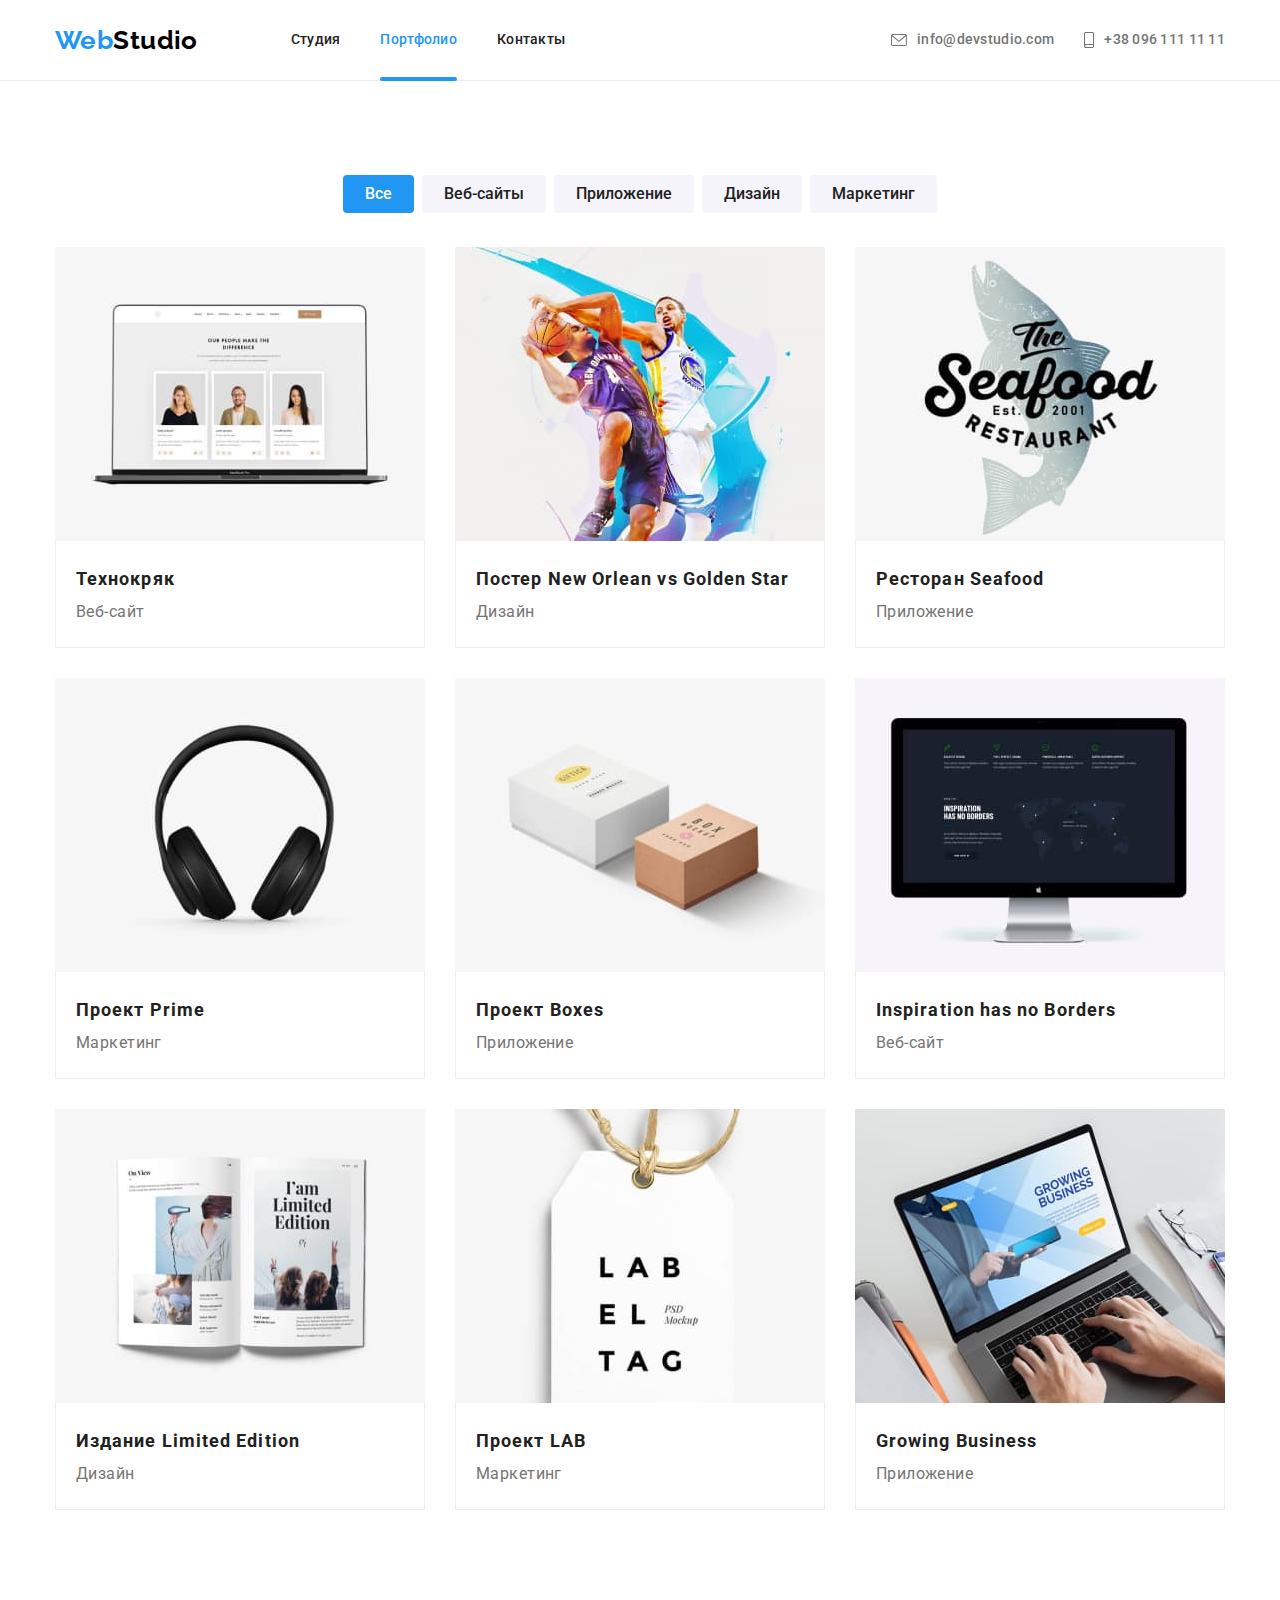
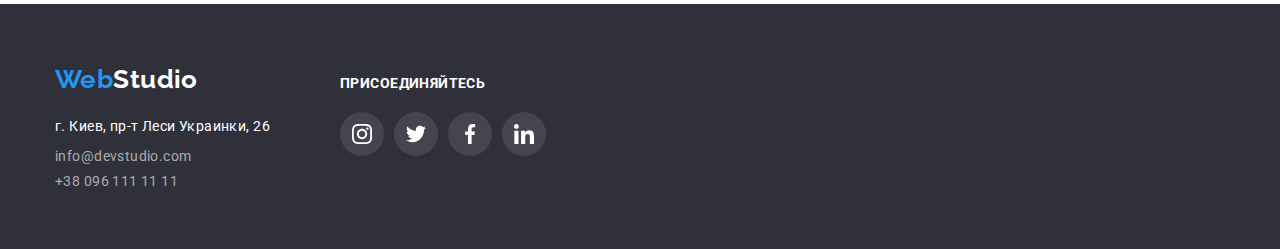
==== portfolio.html @ 294edd84 "Initial commit" ====
<!DOCTYPE html>
<html lang="ru">
  <head>
    <meta charset="UTF-8" />
    <meta http-equiv="X-UA-Compatible" content="IE=edge" />
    <meta name="viewport" content="width=device-width, initial-scale=1.0" />
    <title>Portfolio</title>
    <link rel="preconnect" href="https://fonts.googleapis.com" />
    <link rel="preconnect" href="https://fonts.gstatic.com" crossorigin />
    <link
      href="https://fonts.googleapis.com/css2?family=Raleway:wght@700&family=Roboto:wght@400;500;700;900&display=swap"
      rel="stylesheet"
    />
    <link
      rel="stylesheet"
      href="https://cdnjs.cloudflare.com/ajax/libs/modern-normalize/1.1.0/modern-normalize.min.css"
    />
    <link rel="stylesheet" href="css/styles.css" />
  </head>
  <body>
    <!-- header -->
    <header class="header">
      <div class="header-container container">
        <nav class="header-nav">
          <a class="header-logo logo link" href="./index.html" lang="en"
            >Web<span class="header-logo-desc">Studio</span></a
          >
          <ul class="header-list list">
            <li class="header-item">
              <a class="header-link link" href="./index.html">Студия</a>
            </li>
            <li class="header-item">
              <a class="header-link link current" href="./portfolio.html">Портфолио</a>
            </li>
            <li class="header-item"><a class="header-link link" href="">Контакты</a></li>
          </ul>
        </nav>
        <ul class="header-contacts list">
          <li class="header-contacts-item">
            <a class="header-contacts-link link" href="mailto:info@devstudio.com">
              <svg class="header-contacts-icon icon" width="16" height="12">
                <use href="./images/icons.svg#envelope"></use>
              </svg>
              <span>info@devstudio.com</span></a
            >
          </li>
          <li class="header-contacts-item">
            <a class="header-contacts-link link" href="tel:+380961111111">
              <svg class="header-contacts-icon icon" width="10" height="16">
                <use href="./images/icons.svg#smartphone"></use>
              </svg>
              <span>+38 096 111 11 11</span></a
            >
          </li>
        </ul>
      </div>
    </header>

    <!-- main -->
    <main>
      <section class="projects section">
        <div class="container">
          <h1 class="visually-hidden">Проэкты</h1>
          <ul class="list filter-list">
            <li class="filter-item">
              <button class="filter-btn current-btn" type="button">Все</button>
            </li>
            <li class="filter-item"><button class="filter-btn" type="button">Веб-сайты</button></li>
            <li class="filter-item">
              <button class="filter-btn" type="button">Приложение</button>
            </li>
            <li class="filter-item"><button class="filter-btn" type="button">Дизайн</button></li>
            <li class="filter-item"><button class="filter-btn" type="button">Маркетинг</button></li>
          </ul>
          <ul class="projects-list list card-set">
            <li class="projects-item card-set-item">
              <a href="" class="projects-card-link link">
                <div class="projects-thumb">
                  <img src="images/portfolio/img-1.jpg" width="370" height="294" alt="Веб-сайт" />
                  <div class="projects-overlay">
                    <p class="projects-overlay-text">
                      Ресурс предлагает комплексные предложения с разным уровнем функционала и
                      сервисов. Все это позволит посетителю получить исчерпывающие сведения о
                      компании или частном лице.
                    </p>
                  </div>
                </div>
                <div class="projects-card-content">
                  <h2 class="projects-card-title">Технокряк</h2>
                  <p class="projects-card-text">Веб-сайт</p>
                </div>
              </a>
            </li>

            <li class="projects-item card-set-item">
              <a href="" class="projects-card-link link">
                <div class="projects-thumb">
                  <img
                    src="images/portfolio/img-2.jpg"
                    width="370"
                    height="294"
                    alt="Постер New Orlean vs Golden Star"
                  />
                  <div class="projects-overlay">
                    <p class="projects-overlay-text">
                      Ресурс предлагает комплексные предложения с разным уровнем функционала и
                      сервисов. Все это позволит посетителю получить исчерпывающие сведения о
                      компании или частном лице.
                    </p>
                  </div>
                </div>
                <div class="projects-card-content">
                  <h2 class="projects-card-title">Постер New Orlean vs Golden Star</h2>
                  <p class="projects-card-text">Дизайн</p>
                </div>
              </a>
            </li>

            <li class="projects-item card-set-item">
              <a href="" class="projects-card-link link">
                <div class="projects-thumb">
                  <img
                    src="images/portfolio/img-3.jpg"
                    width="370"
                    height="294"
                    alt="Ресторан Seafood"
                  />
                  <div class="projects-overlay">
                    <p class="projects-overlay-text">
                      Ресурс предлагает комплексные предложения с разным уровнем функционала и
                      сервисов. Все это позволит посетителю получить исчерпывающие сведения о
                      компании или частном лице.
                    </p>
                  </div>
                </div>
                <div class="projects-card-content">
                  <h2 class="projects-card-title">Ресторан Seafood</h2>
                  <p class="projects-card-text">Приложение</p>
                </div>
              </a>
            </li>

            <li class="projects-item card-set-item">
              <a href="" class="projects-card-link link">
                <div class="projects-thumb">
                  <img
                    src="images/portfolio/img-4.jpg"
                    width="370"
                    height="294"
                    alt="Проект Prime"
                  />
                  <div class="projects-overlay">
                    <p class="projects-overlay-text">
                      Ресурс предлагает комплексные предложения с разным уровнем функционала и
                      сервисов. Все это позволит посетителю получить исчерпывающие сведения о
                      компании или частном лице.
                    </p>
                  </div>
                </div>
                <div class="projects-card-content">
                  <h2 class="projects-card-title">Проект Prime</h2>
                  <p class="projects-card-text">Маркетинг</p>
                </div>
              </a>
            </li>

            <li class="projects-item card-set-item">
              <a href="" class="projects-card-link link">
                <div class="projects-thumb">
                  <img
                    src="images/portfolio/img-5.jpg"
                    width="370"
                    height="294"
                    alt="Проект Boxes"
                  />
                  <div class="projects-overlay">
                    <p class="projects-overlay-text">
                      Ресурс предлагает комплексные предложения с разным уровнем функционала и
                      сервисов. Все это позволит посетителю получить исчерпывающие сведения о
                      компании или частном лице.
                    </p>
                  </div>
                </div>
                <div class="projects-card-content">
                  <h2 class="projects-card-title">Проект Boxes</h2>
                  <p class="projects-card-text">Приложение</p>
                </div>
              </a>
            </li>

            <li class="projects-item card-set-item">
              <a href="" class="projects-card-link link">
                <div class="projects-thumb">
                  <img
                    src="images/portfolio/img-6.jpg"
                    width="370"
                    height="294"
                    alt="Inspiration has no Borders"
                  />
                  <div class="projects-overlay">
                    <p class="projects-overlay-text">
                      Ресурс предлагает комплексные предложения с разным уровнем функционала и
                      сервисов. Все это позволит посетителю получить исчерпывающие сведения о
                      компании или частном лице.
                    </p>
                  </div>
                </div>
                <div class="projects-card-content">
                  <h2 lang="en" class="projects-card-title">Inspiration has no Borders</h2>
                  <p class="projects-card-text">Веб-сайт</p>
                </div>
              </a>
            </li>

            <li class="projects-item card-set-item">
              <a href="" class="projects-card-link link">
                <div class="projects-thumb">
                  <img
                    src="images/portfolio/img-7.jpg"
                    width="370"
                    height="294"
                    alt="Издание Limited Edition"
                  />
                  <div class="projects-overlay">
                    <p class="projects-overlay-text">
                      Ресурс предлагает комплексные предложения с разным уровнем функционала и
                      сервисов. Все это позволит посетителю получить исчерпывающие сведения о
                      компании или частном лице.
                    </p>
                  </div>
                </div>
                <div class="projects-card-content">
                  <h2 class="projects-card-title">Издание Limited Edition</h2>
                  <p class="projects-card-text">Дизайн</p>
                </div>
              </a>
            </li>

            <li class="projects-item card-set-item">
              <a href="" class="projects-card-link link">
                <div class="projects-thumb">
                  <img src="images/portfolio/img-8.jpg" width="370" height="294" alt="Проект LA" />
                  <div class="projects-overlay">
                    <p class="projects-overlay-text">
                      Ресурс предлагает комплексные предложения с разным уровнем функционала и
                      сервисов. Все это позволит посетителю получить исчерпывающие сведения о
                      компании или частном лице.
                    </p>
                  </div>
                </div>
                <div class="projects-card-content">
                  <h2 class="projects-card-title">Проект LAB</h2>
                  <p class="projects-card-text">Маркетинг</p>
                </div>
              </a>
            </li>

            <li class="projects-item card-set-item">
              <a href="" class="projects-card-link link">
                <div class="projects-thumb">
                  <img
                    src="images/portfolio/img-9.jpg"
                    width="370"
                    height="294"
                    alt="Growing Business"
                  />
                  <div class="projects-overlay">
                    <p class="projects-overlay-text">
                      Ресурс предлагает комплексные предложения с разным уровнем функционала и
                      сервисов. Все это позволит посетителю получить исчерпывающие сведения о
                      компании или частном лице.
                    </p>
                  </div>
                </div>
                <div class="projects-card-content">
                  <h2 lang="en" class="projects-card-title">Growing Business</h2>
                  <p class="projects-card-text">Приложение</p>
                </div>
              </a>
            </li>
          </ul>
        </div>
      </section>
    </main>

    <!-- footer -->
    <footer class="footer">
      <div class="footer-container container">
        <div class="footer-address">
          <a class="footer-logo logo link" href="./index.html" lang="en"
            >Web<span class="footer-logo-text">Studio</span></a
          >
          <address>
            <ul class="list">
              <li class="footer-item">
                <a
                  class="address-link"
                  href="https://www.google.com/maps/place/%D0%B1%D1%83%D0%BB.+%D0%9B%D0%B5%D1%81%D0%B8+%D0%A3%D0%BA%D1%80%D0%B0%D0%B8%D0%BD%D0%BA%D0%B8,+26,+%D0%9A%D0%B8%D0%B5%D0%B2,+02000/@50.4265807,30.5383858,17z/data=!4m5!3m4!1s0x40d4cf0e033ecbe9:0x57a4dffefec77da0!8m2!3d50.4265807!4d30.5383858?hl=ru"
                  target="_blank"
                  rel="noopener nofollow"
                >
                  г. Киев, пр-т Леси Украинки, 26
                </a>
              </li>
              <li class="footer-item">
                <a class="footer-item-link link" href="mailto:info@devstudio.com"
                  >info@devstudio.com</a
                >
              </li>
              <li class="footer-item">
                <a class="footer-item-link link" href="tel:+380961111111">+38 096 111 11 11</a>
              </li>
            </ul>
          </address>
        </div>
        <div class="footer-social">
          <p class="footer-social-subtitle">присоединяйтесь</p>
          <ul class="footer-social-list list">
            <li class="footer-social-item">
              <a class="footer-social-link link" href="">
                <svg class="icon" width="20" height="20">
                  <use href="./images/icons.svg#instagram"></use>
                </svg>
              </a>
            </li>
            <li class="footer-social-item">
              <a class="footer-social-link link" href="">
                <svg class="icon" width="20" height="20">
                  <use href="./images/icons.svg#twitter"></use>
                </svg>
              </a>
            </li>
            <li class="footer-social-item">
              <a class="footer-social-link link" href="">
                <svg class="icon" width="20" height="20">
                  <use href="./images/icons.svg#facebook"></use>
                </svg>
              </a>
            </li>
            <li class="footer-social-item">
              <a class="footer-social-link link" href="">
                <svg class="icon" width="20" height="20">
                  <use href="./images/icons.svg#linkedin"></use>
                </svg>
              </a>
            </li>
          </ul>
        </div>
      </div>
    </footer>
  </body>
</html>
---- css/styles.css ----
:root {
  /* Fonts */
  --primary-font: 'Roboto', sans-serif;
  --secondary-font: 'Raleway', sans-serif;

  /* colors */
  --main-light: #fff;
  --acent-color: #2196f3;

  --main-font-color: #212121;
  --secondary-font-color: #757575;

  --main-bg-color: #e5e5e5;
  --dark-bg-color: #2f303a;
  --light-bg-color: #f5f4fa;
  --icon-bg-color: rgba(255, 255, 255, 0.1);
  --backdrop-bg-cl: rgba(0, 0, 0, 0.2);
  --overlay-bg-cl: rgba(33, 150, 243, 0.9);

  --icon-color: #afb1b8;
  --logo-color: #000;
  --hero-btn: #188ce8;
  --gradient-color: rgba(47, 48, 58, 0.4);

  /* other   */
  --indent: 30px;
  --items: 3;
  --animation: 250ms cubic-bezier(0.4, 0, 0.2, 1);
}

html {
  scroll-behavior: smooth;
}

body {
  font-family: var(--primary-font);
  color: var(--main-font-color);
  font-size: 14px;
  letter-spacing: 0.03em;
  background-color: var(--main-light);
}

.no-scroll {
  overflow: hidden;
}

.visually-hidden {
  position: absolute;
  width: 1px;
  height: 1px;
  margin: -1px;
  border: 0;
  padding: 0;

  white-space: nowrap;
  clip-path: inset(100%);
  clip: rect(0 0 0 0);
  overflow: hidden;
}

/* Reset Styles */

h1,
h2,
h3,
h4,
h5,
h6,
p {
  margin: 0;
}

.list {
  list-style: none;
  margin: 0;
  padding: 0;
}

.link {
  text-decoration: none;
  color: currentColor;
}

/* Base Styles */

.container {
  width: 1200px;
  padding-left: 15px;
  padding-right: 15px;
  margin-left: auto;
  margin-right: auto;
}

.section {
  padding-top: 94px;
  padding-bottom: 94px;
}

.section-title {
  margin-bottom: 50px;

  font-weight: 700;
  font-size: 36px;
  line-height: 1.16;
  text-align: center;
}

img {
  display: block;
  max-width: 100%;
  height: auto;
}

.logo {
  color: var(--acent-color);
  font-family: var(--secondary-font);
  font-weight: 700;
  font-size: 26px;
  line-height: 1.19;
}

.icon {
  fill: currentColor;
}

.current {
  color: var(--acent-color);
}

/* card-set */

.card-set {
  display: flex;
  flex-wrap: wrap;
  gap: var(--indent);

  /* на той випадок, коли відступи різні */
  /* row-gap: var(--indent-horisontal);
  column-gap: var(--indent-vertical); */
}

.card-set-item {
  flex-basis: calc((100% - var(--indent) * (var(--items) - 1)) / var(--items));
}

/**
  |============================
  | Header section
  |============================
*/

.header {
  border-bottom: 1px solid #ececec;
  background-color: var(--main-light);
}

.header-container {
  display: flex;
  align-items: center;
}

.header-logo {
  margin-right: 93px;
}

.header-logo-desc {
  color: var(--logo-color);
}

.header-nav {
  display: flex;
  align-items: center;
}

.header-list {
  display: flex;
  gap: 40px;
}

.header-link {
  display: block;
  position: relative;
  padding-top: 32px;
  padding-bottom: 32px;
  transition: color var(--animation);
}

.header-link:hover,
.header-link:focus {
  color: var(--acent-color);
}

.header-link.current::after {
  content: '';
  position: absolute;
  bottom: -1px;
  left: 0;
  width: 100%;
  height: 4px;
  border-radius: 2px;
  background: var(--acent-color);
}

.header-contacts {
  display: flex;
  margin-left: auto;
  gap: 30px;
}

.header-item,
.header-contacts-item {
  font-weight: 500;
  line-height: 1.14;
  letter-spacing: 0.02em;
}

.header-contacts-item {
  display: flex;
  color: var(--secondary-font-color);
}

.header-contacts-link {
  display: flex;
  align-items: center;
  transition: color var(--animation);
}

.header-contacts-link:hover,
.header-contacts-link:focus {
  color: var(--acent-color);
}

.header-contacts-icon {
  margin-right: 10px;
}

/**
  |============================
  | Hero section
  |============================
*/

.hero {
  max-width: 1600px;
  margin-left: auto;
  margin-right: auto;
  padding-top: 200px;
  padding-bottom: 200px;

  text-align: center;
  background-color: var(--dark-bg-color);
  background-image: linear-gradient(var(--gradient-color), var(--gradient-color)),
    url(../images/bg.jpg);
  background-repeat: no-repeat;
  background-position: center;
}

.hero-title {
  margin-bottom: 30px;

  font-weight: 900;
  font-size: 44px;
  line-height: 1.36;
  letter-spacing: 0.06em;
  text-transform: uppercase;
  color: var(--main-light);
}

.hero-button {
  display: block;
  margin: 0 auto;
  padding: 10px 32px;

  background-color: var(--acent-color);
  color: var(--main-light);
  font-weight: 700;
  font-size: 16px;
  line-height: 1.88;
  letter-spacing: 0.06em;
  box-shadow: 0px 4px 4px rgba(0, 0, 0, 0.15);
  border-radius: 4px;
  cursor: pointer;
  border: none;

  transition: background-color var(--animation);
}

.hero-button:hover,
.hero-button:focus {
  background-color: var(--hero-btn);
}

/**
  |============================
  | Advanteges section
  |============================
*/

.advantages-list {
  display: flex;
}

.advantages-item {
  --items: 4;
}

.advanteges-item-img {
  padding: 25px 100px;
  margin-bottom: 30px;

  background-color: var(--light-bg-color);
}

.advantages-title {
  margin-bottom: 10px;

  font-size: 14px;
  line-height: 1.14;
  text-transform: uppercase;
}

.advantages-text {
  line-height: 1.71;
  color: var(--secondary-font-color);
}

/**
  |============================
  | Doing section
  |============================
*/

.doing {
  padding-top: 0px;
}

.doing-list,
.team-list {
  display: flex;
}

.doing-thumb {
  position: relative;
}

.doing-desc {
  position: absolute;
  bottom: 0;
  width: 100%;
  padding: 27px 82px;

  font-weight: 700;
  line-height: 1.14;
  text-align: center;
  text-transform: uppercase;
  color: #ffffff;
  background-color: rgba(47, 48, 58, 0.8);
}
/**
  |============================
  | Team section
  |============================
*/

.team {
  background-color: var(--light-bg-color);
}

.team-list {
  --items: 4;
}

.team-item {
  background-color: var(--main-light);
  box-shadow: 0px 1px 3px rgba(0, 0, 0, 0.12), 0px 1px 1px rgba(0, 0, 0, 0.14),
    0px 2px 1px rgba(0, 0, 0, 0.2);
  border-radius: 0px 0px 4px 4px;
}

.team-item-content {
  padding-top: 30px;
  padding-bottom: 30px;
  text-align: center;
}

.team-title {
  font-weight: 500;
  font-size: 16px;
  line-height: 1.89;
}

.team-text {
  padding-bottom: 16px;

  font-size: 16px;
  line-height: 1.89;
  color: var(--secondary-font-color);
}

.team-icon-list {
  display: flex;
  justify-content: center;
  gap: 10px;
}

.team-icon-link {
  display: flex;
  justify-content: center;
  align-items: center;
  width: 44px;
  height: 44px;
  border-radius: 50%;
  color: var(--icon-color);
  transition: color var(--animation), background-color var(--animation);
}

.team-icon-link:hover {
  color: var(--main-light);
  background-color: var(--acent-color);
}

/**
  |============================
  | Clients section
  |============================
*/

.clients-list {
  display: flex;
  --items: 6;
}

.clients-link {
  display: block;
  padding: 14px 30px;
  border: 1px solid var(--icon-color);
  border-radius: 4px;
  color: var(--icon-color);
  transition: color var(--animation), border-color var(--animation);
}

.clients-link:hover {
  color: var(--acent-color);
  border-color: var(--acent-color);
}

/**
  |============================
  | Footer section
  |============================
*/

.footer {
  padding-top: 60px;
  padding-bottom: 60px;

  background-color: var(--dark-bg-color);
}

.footer-container {
  display: flex;
  align-items: baseline;
}

.footer-logo-text {
  color: var(--main-light);
}

.footer-logo {
  display: flex;
  margin-bottom: 20px;
}

.footer-item:nth-child(-n + 2) {
  margin-bottom: 9px;
}

.footer-address {
  margin-right: 70px;
}

.address-link {
  font-style: normal;
  text-decoration: none;
  line-height: 1.7;
  color: var(--main-light);
}

.footer-item-link {
  font-style: normal;
  color: rgba(255, 255, 255, 0.6);

  transition: color var(--animation);
}

.footer-item-link:hover,
.footer-item-link:focus {
  color: var(--acent-color);
}

.footer-social-subtitle {
  margin-bottom: 20px;

  font-weight: 700;
  line-height: 1.14;
  text-transform: uppercase;
  color: var(--main-light);
}

.footer-social-list {
  display: flex;
  gap: 10px;
}

.footer-social-link {
  display: flex;
  justify-content: center;
  align-items: center;

  color: var(--main-light);
  width: 44px;
  height: 44px;
  border-radius: 50%;
  background-color: rgba(255, 255, 255, 0.1);

  transition: background-color var(--animation);
}

.footer-social-link:hover,
.footer-social-link:focus {
  background-color: var(--acent-color);
}

/**
  |============================
  | Modal window
  |============================
*/

.backdrop {
  position: fixed;
  top: 0;
  left: 0;
  z-index: 1000;
  width: 100%;
  height: 100%;

  background-color: var(--backdrop-bg-cl);

  transition: opacity var(--animation), visibility var(--animation);
}

.backdrop.is-hidden {
  opacity: 0;
  visibility: hidden;
  pointer-events: none;
}

.backdrop.is-hidden .modal {
  transform: translate(-50%, -50%) scale(1.1);
}

.modal {
  position: relative;
  top: 50%;
  left: 50%;
  width: 528px;
  height: 531px;
  border-radius: 4px;

  background-color: var(--main-light);
  box-shadow: 0px 1px 3px rgba(0, 0, 0, 0.12), 0px 1px 1px rgba(0, 0, 0, 0.14),
    0px 2px 1px rgba(0, 0, 0, 0.2);

  transform: translate(-50%, -50%) scale(1);
  transition: transform var(--animation);
}

.close-btn {
  position: absolute;
  top: 8px;
  right: 8px;

  display: flex;
  align-items: center;
  justify-content: center;
  width: 30px;
  height: 30px;

  border-radius: 50%;
  border: 1px solid rgba(0, 0, 0, 0.1);
  cursor: pointer;

  background-color: transparent;
}

/**
  |============================
  |  Portfolio page
  |============================
*/

/**
  |============================
  | Projects section
  |============================
*/

/* Filter */

.filter-list {
  display: flex;
  gap: 8px;
  justify-content: center;
  align-items: center;
  padding-bottom: 34px;
}

.filter-btn {
  padding: 6px 22px;

  background: var(--light-bg-color);
  border-radius: 4px;
  font-weight: 500;
  font-size: 16px;
  line-height: 1.62;
  cursor: pointer;
  color: inherit;
  border: none;

  transition: color var(--animation), background-color var(--animation), box-shadow var(--animation);
}

.filter-btn:hover,
.filter-btn:focus {
  color: var(--main-light);
  background-color: var(--acent-color);
  box-shadow: 0px 3px 1px rgba(0, 0, 0, 0.1), 0px 1px 2px rgba(0, 0, 0, 0.08),
    0px 2px 2px rgba(0, 0, 0, 0.12);
}

.current-btn {
  background-color: var(--acent-color);
  color: var(--main-light);
}

/* projects */

.projects-card-link {
  display: block;
  transition: box-shadow var(--animation);
}

.projects-card-link:hover,
.projects-card-link:focus {
  box-shadow: 0px 1px 1px rgba(0, 0, 0, 0.12), 0px 4px 4px rgba(0, 0, 0, 0.06),
    1px 4px 6px rgba(0, 0, 0, 0.16);
}

.projects-thumb {
  position: relative;
  overflow: hidden;
}

.projects-overlay {
  position: absolute;
  top: 0;
  left: 0;
  width: 100%;
  height: 100%;
  padding: 63px 24px;
  background-color: var(--overlay-bg-cl);

  transform: translateY(100%);
  transition: transform var(--animation);
}

.projects-card-link:hover .projects-overlay {
  transform: translateY(0);
}

.projects-overlay-text {
  text-align: center;
  font-size: 18px;
  line-height: 1.56;
  color: var(--main-light);
}

.projects-card-title {
  font-size: 18px;
  line-height: 2;
  letter-spacing: 0.06em;
}

.projects-card-text {
  font-size: 16px;
  line-height: 1.88;
  color: var(--secondary-font-color);
}

.projects-card-content {
  padding: 20px;
  border: 1px solid #eeeeee;
  border-top: none;
}
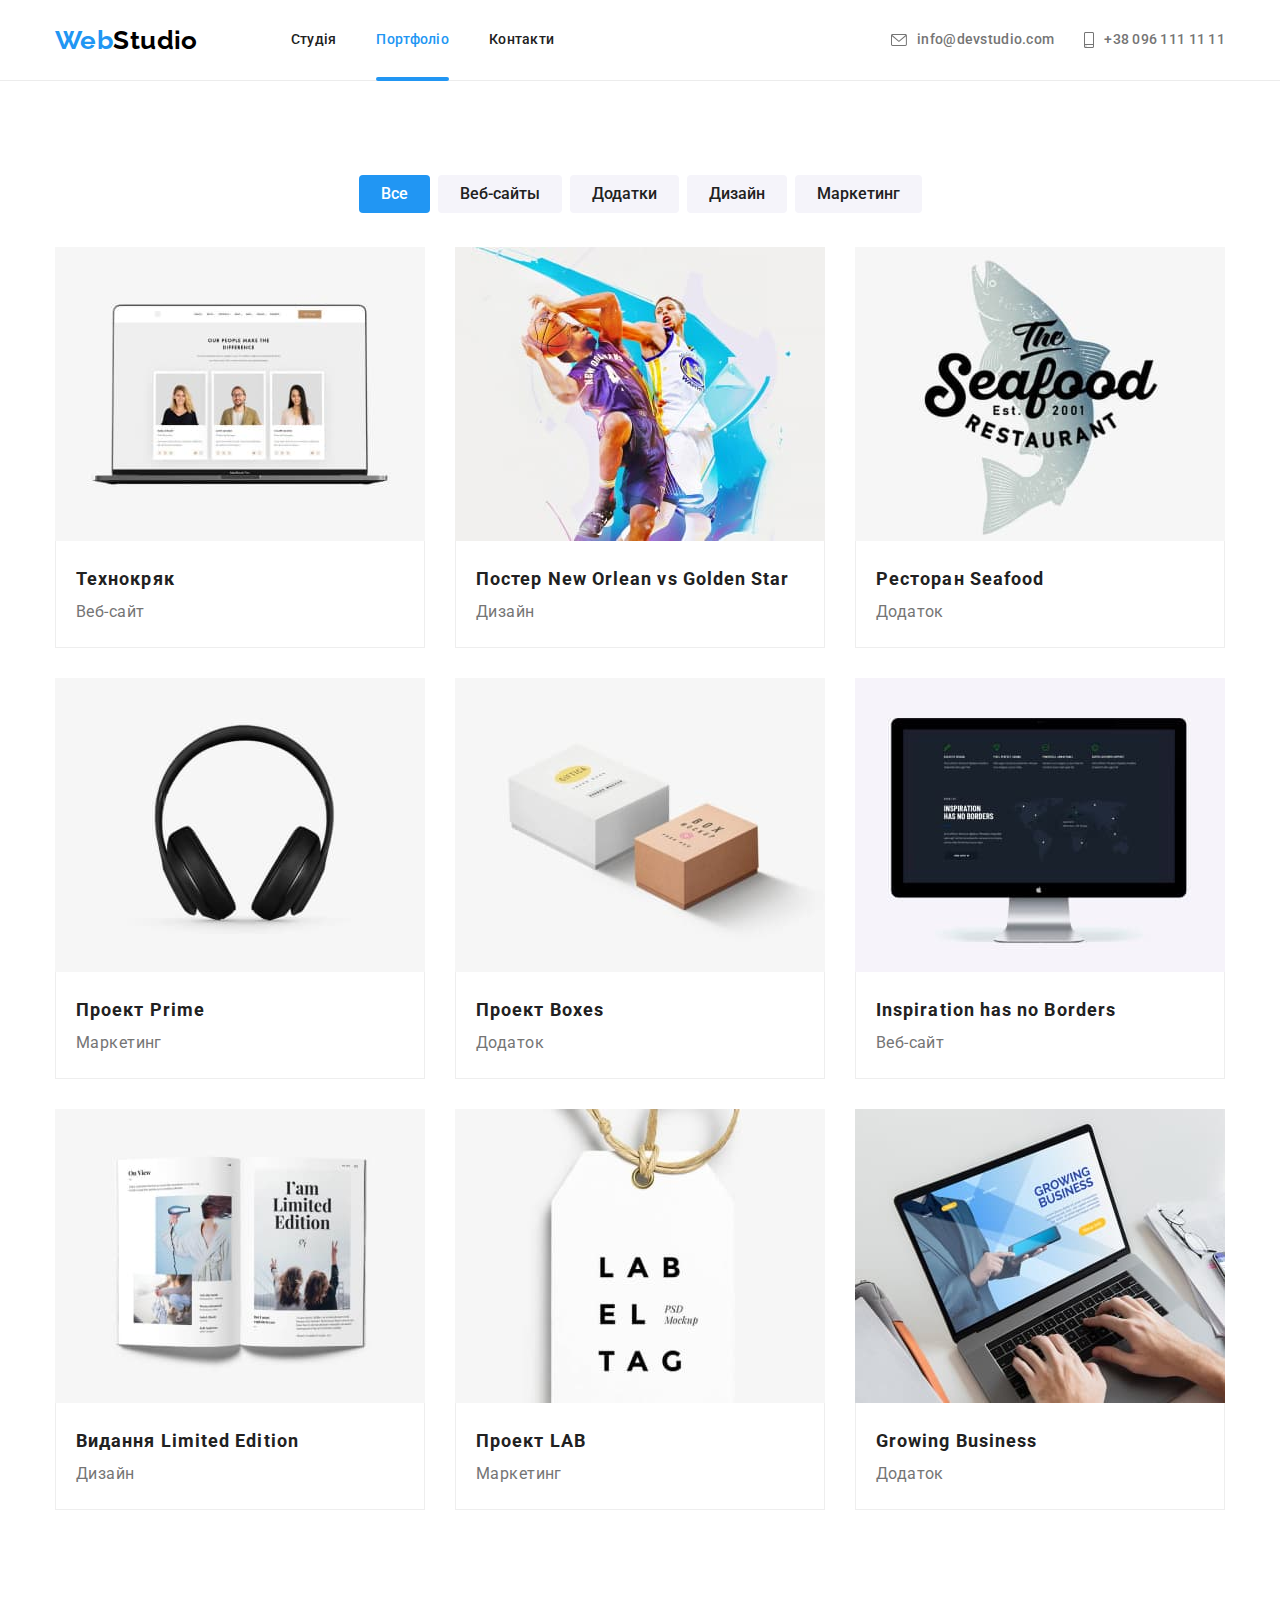
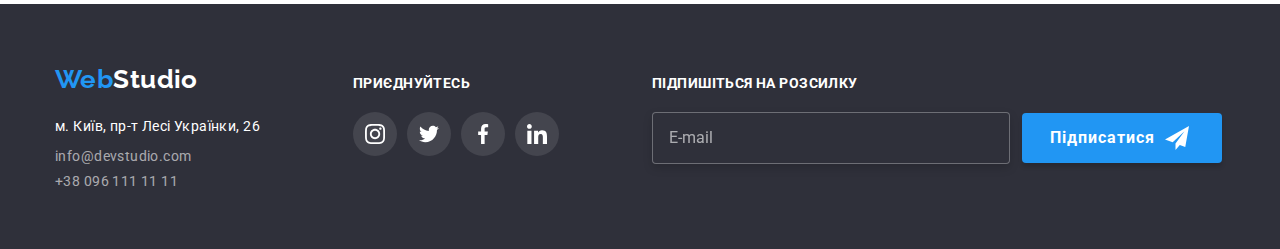
==== commit 34e15af5: "1" ====
--- a/portfolio.html
+++ b/portfolio.html
@@ -1,5 +1,5 @@
 <!DOCTYPE html>
-<html lang="ru">
+<html lang="uk">
   <head>
     <meta charset="UTF-8" />
     <meta http-equiv="X-UA-Compatible" content="IE=edge" />
@@ -27,12 +27,12 @@
           >
           <ul class="header-list list">
             <li class="header-item">
-              <a class="header-link link" href="./index.html">Студия</a>
+              <a class="header-link link" href="./index.html">Студія</a>
             </li>
             <li class="header-item">
-              <a class="header-link link current" href="./portfolio.html">Портфолио</a>
-            </li>
-            <li class="header-item"><a class="header-link link" href="">Контакты</a></li>
+              <a class="header-link link current" href="./portfolio.html">Портфоліо</a>
+            </li>
+            <li class="header-item"><a class="header-link link" href="">Контакти</a></li>
           </ul>
         </nav>
         <ul class="header-contacts list">
@@ -60,14 +60,14 @@
     <main>
       <section class="projects section">
         <div class="container">
-          <h1 class="visually-hidden">Проэкты</h1>
+          <h1 class="visually-hidden">Проекти</h1>
           <ul class="list filter-list">
             <li class="filter-item">
               <button class="filter-btn current-btn" type="button">Все</button>
             </li>
             <li class="filter-item"><button class="filter-btn" type="button">Веб-сайты</button></li>
             <li class="filter-item">
-              <button class="filter-btn" type="button">Приложение</button>
+              <button class="filter-btn" type="button">Додатки</button>
             </li>
             <li class="filter-item"><button class="filter-btn" type="button">Дизайн</button></li>
             <li class="filter-item"><button class="filter-btn" type="button">Маркетинг</button></li>
@@ -79,9 +79,9 @@
                   <img src="images/portfolio/img-1.jpg" width="370" height="294" alt="Веб-сайт" />
                   <div class="projects-overlay">
                     <p class="projects-overlay-text">
-                      Ресурс предлагает комплексные предложения с разным уровнем функционала и
-                      сервисов. Все это позволит посетителю получить исчерпывающие сведения о
-                      компании или частном лице.
+                      Ресурс пропонує комплексні пропозиції з різним рівнем функціоналу та сервісів.
+                      Все це дозволить відвідувачу отримати вичерпні відомості про компанію чи
+                      приватну особу.
                     </p>
                   </div>
                 </div>
@@ -103,9 +103,9 @@
                   />
                   <div class="projects-overlay">
                     <p class="projects-overlay-text">
-                      Ресурс предлагает комплексные предложения с разным уровнем функционала и
-                      сервисов. Все это позволит посетителю получить исчерпывающие сведения о
-                      компании или частном лице.
+                      Ресурс пропонує комплексні пропозиції з різним рівнем функціоналу та сервісів.
+                      Все це дозволить відвідувачу отримати вичерпні відомості про компанію чи
+                      приватну особу.
                     </p>
                   </div>
                 </div>
@@ -127,15 +127,15 @@
                   />
                   <div class="projects-overlay">
                     <p class="projects-overlay-text">
-                      Ресурс предлагает комплексные предложения с разным уровнем функционала и
-                      сервисов. Все это позволит посетителю получить исчерпывающие сведения о
-                      компании или частном лице.
+                      Ресурс пропонує комплексні пропозиції з різним рівнем функціоналу та сервісів.
+                      Все це дозволить відвідувачу отримати вичерпні відомості про компанію чи
+                      приватну особу.
                     </p>
                   </div>
                 </div>
                 <div class="projects-card-content">
                   <h2 class="projects-card-title">Ресторан Seafood</h2>
-                  <p class="projects-card-text">Приложение</p>
+                  <p class="projects-card-text">Додаток</p>
                 </div>
               </a>
             </li>
@@ -151,9 +151,9 @@
                   />
                   <div class="projects-overlay">
                     <p class="projects-overlay-text">
-                      Ресурс предлагает комплексные предложения с разным уровнем функционала и
-                      сервисов. Все это позволит посетителю получить исчерпывающие сведения о
-                      компании или частном лице.
+                      Ресурс пропонує комплексні пропозиції з різним рівнем функціоналу та сервісів.
+                      Все це дозволить відвідувачу отримати вичерпні відомості про компанію чи
+                      приватну особу.
                     </p>
                   </div>
                 </div>
@@ -175,15 +175,15 @@
                   />
                   <div class="projects-overlay">
                     <p class="projects-overlay-text">
-                      Ресурс предлагает комплексные предложения с разным уровнем функционала и
-                      сервисов. Все это позволит посетителю получить исчерпывающие сведения о
-                      компании или частном лице.
+                      Ресурс пропонує комплексні пропозиції з різним рівнем функціоналу та сервісів.
+                      Все це дозволить відвідувачу отримати вичерпні відомості про компанію чи
+                      приватну особу.
                     </p>
                   </div>
                 </div>
                 <div class="projects-card-content">
                   <h2 class="projects-card-title">Проект Boxes</h2>
-                  <p class="projects-card-text">Приложение</p>
+                  <p class="projects-card-text">Додаток</p>
                 </div>
               </a>
             </li>
@@ -199,9 +199,9 @@
                   />
                   <div class="projects-overlay">
                     <p class="projects-overlay-text">
-                      Ресурс предлагает комплексные предложения с разным уровнем функционала и
-                      сервисов. Все это позволит посетителю получить исчерпывающие сведения о
-                      компании или частном лице.
+                      Ресурс пропонує комплексні пропозиції з різним рівнем функціоналу та сервісів.
+                      Все це дозволить відвідувачу отримати вичерпні відомості про компанію чи
+                      приватну особу.
                     </p>
                   </div>
                 </div>
@@ -223,14 +223,14 @@
                   />
                   <div class="projects-overlay">
                     <p class="projects-overlay-text">
-                      Ресурс предлагает комплексные предложения с разным уровнем функционала и
-                      сервисов. Все это позволит посетителю получить исчерпывающие сведения о
-                      компании или частном лице.
-                    </p>
-                  </div>
-                </div>
-                <div class="projects-card-content">
-                  <h2 class="projects-card-title">Издание Limited Edition</h2>
+                      Ресурс пропонує комплексні пропозиції з різним рівнем функціоналу та сервісів.
+                      Все це дозволить відвідувачу отримати вичерпні відомості про компанію чи
+                      приватну особу.
+                    </p>
+                  </div>
+                </div>
+                <div class="projects-card-content">
+                  <h2 class="projects-card-title">Видання Limited Edition</h2>
                   <p class="projects-card-text">Дизайн</p>
                 </div>
               </a>
@@ -242,9 +242,9 @@
                   <img src="images/portfolio/img-8.jpg" width="370" height="294" alt="Проект LA" />
                   <div class="projects-overlay">
                     <p class="projects-overlay-text">
-                      Ресурс предлагает комплексные предложения с разным уровнем функционала и
-                      сервисов. Все это позволит посетителю получить исчерпывающие сведения о
-                      компании или частном лице.
+                      Ресурс пропонує комплексні пропозиції з різним рівнем функціоналу та сервісів.
+                      Все це дозволить відвідувачу отримати вичерпні відомості про компанію чи
+                      приватну особу.
                     </p>
                   </div>
                 </div>
@@ -266,15 +266,15 @@
                   />
                   <div class="projects-overlay">
                     <p class="projects-overlay-text">
-                      Ресурс предлагает комплексные предложения с разным уровнем функционала и
-                      сервисов. Все это позволит посетителю получить исчерпывающие сведения о
-                      компании или частном лице.
+                      Ресурс пропонує комплексні пропозиції з різним рівнем функціоналу та сервісів.
+                      Все це дозволить відвідувачу отримати вичерпні відомості про компанію чи
+                      приватну особу.
                     </p>
                   </div>
                 </div>
                 <div class="projects-card-content">
                   <h2 lang="en" class="projects-card-title">Growing Business</h2>
-                  <p class="projects-card-text">Приложение</p>
+                  <p class="projects-card-text">Додаток</p>
                 </div>
               </a>
             </li>
@@ -299,7 +299,7 @@
                   target="_blank"
                   rel="noopener nofollow"
                 >
-                  г. Киев, пр-т Леси Украинки, 26
+                  м. Київ, пр-т Лесі Українки, 26
                 </a>
               </li>
               <li class="footer-item">
@@ -314,7 +314,7 @@
           </address>
         </div>
         <div class="footer-social">
-          <p class="footer-social-subtitle">присоединяйтесь</p>
+          <p class="footer-social-subtitle">приєднуйтесь</p>
           <ul class="footer-social-list list">
             <li class="footer-social-item">
               <a class="footer-social-link link" href="">
@@ -346,6 +346,20 @@
             </li>
           </ul>
         </div>
+        <div class="footer-form-wrap">
+          <strong class="footer-form-title">Підпишіться на розсилку</strong>
+          <form class="footer-form" name="footer-form">
+            <label>
+              <input class="form-input" type="email" name="email" placeholder="E-mail" />
+            </label>
+            <button class="footer-form-btn" type="submit">
+              Підписатися
+              <svg width="24" height="24">
+                <use href="./images/icons.svg#icon-send"></use>
+              </svg>
+            </button>
+          </form>
+        </div>
       </div>
     </footer>
   </body>
--- a/css/styles.css
+++ b/css/styles.css
@@ -19,7 +19,8 @@
 
   --icon-color: #afb1b8;
   --logo-color: #000;
-  --hero-btn: #188ce8;
+  --hover-btn: #188ce8;
+
   --gradient-color: rgba(47, 48, 58, 0.4);
 
   /* other   */
@@ -287,7 +288,7 @@
 
 .hero-button:hover,
 .hero-button:focus {
-  background-color: var(--hero-btn);
+  background-color: var(--hover-btn);
 }
 
 /**
@@ -476,7 +477,7 @@
 }
 
 .footer-address {
-  margin-right: 70px;
+  margin-right: 93px;
 }
 
 .address-link {
@@ -498,6 +499,10 @@
   color: var(--acent-color);
 }
 
+.footer-social {
+  margin-right: 93px;
+}
+
 .footer-social-subtitle {
   margin-bottom: 20px;
 
@@ -529,6 +534,67 @@
 .footer-social-link:hover,
 .footer-social-link:focus {
   background-color: var(--acent-color);
+}
+
+.footer-form-title {
+  display: block;
+  margin-bottom: 20px;
+
+  line-height: 1.14;
+  text-transform: uppercase;
+  color: var(--main-light);
+}
+
+.footer-form {
+  display: flex;
+  align-items: baseline;
+  gap: 12px;
+}
+
+.form-input {
+  display: inline-block;
+  width: 358px;
+  background: #2f303a;
+
+  padding-top: 15px;
+  padding-bottom: 15px;
+  padding-left: 16px;
+
+  border: 1px solid rgba(255, 255, 255, 0.3);
+  filter: drop-shadow(0px 4px 4px rgba(0, 0, 0, 0.15));
+  border-radius: 4px;
+
+  font-weight: 400;
+  font-size: 16px;
+  line-height: 1.25;
+  color: rgba(255, 255, 255, 0.6);
+}
+
+.form-input::placeholder {
+  font-weight: 400;
+  font-size: 16px;
+  line-height: 1.25;
+  color: rgba(255, 255, 255, 0.6);
+}
+
+.footer-form-btn {
+  display: flex;
+  align-items: center;
+  gap: 10px;
+  padding: 10px 28px;
+  min-width: 200px;
+
+  font-weight: 700;
+  font-size: 16px;
+  line-height: 1.9;
+  letter-spacing: 0.06em;
+
+  color: var(--main-light);
+  background-color: var(--acent-color);
+  box-shadow: 0px 4px 4px rgba(0, 0, 0, 0.15);
+  border-radius: 4px;
+  border: none;
+  cursor: pointer;
 }
 
 /**
@@ -565,8 +631,10 @@
   top: 50%;
   left: 50%;
   width: 528px;
-  height: 531px;
+  min-height: 531px;
   border-radius: 4px;
+
+  padding: 40px;
 
   background-color: var(--main-light);
   box-shadow: 0px 1px 3px rgba(0, 0, 0, 0.12), 0px 1px 1px rgba(0, 0, 0, 0.14),
@@ -592,6 +660,98 @@
   cursor: pointer;
 
   background-color: transparent;
+  color: var(--logo-color);
+
+  transition: color var(--animation);
+}
+
+.close-btn:hover,
+.close-btn:focus {
+  color: var(--acent-color);
+}
+
+.modal-title {
+  display: block;
+  font-size: 20px;
+  margin-bottom: 20px;
+  text-align: center;
+}
+
+.modal-form-lable {
+  display: block;
+  margin-bottom: 10px;
+}
+
+.modal-form-title {
+  display: inline-block;
+  margin-bottom: 4px;
+
+  font-size: 12px;
+  line-height: 14px;
+  letter-spacing: 0.01em;
+  color: var(--secondary-font-color);
+}
+
+.modal-form-input {
+  display: block;
+  width: 100%;
+  padding-top: 12px;
+  padding-bottom: 12px;
+  padding-left: 42px;
+}
+
+.modal-form-textaria {
+  display: block;
+  margin-bottom: 20px;
+}
+
+.form-textaria {
+  display: block;
+  width: 100%;
+  resize: none;
+}
+
+.modal-form-checkbox {
+  display: block;
+  margin-bottom: 30px;
+}
+
+.checkbox-text,
+.checkbox-link {
+  font-weight: 400;
+  font-size: 14px;
+  line-height: 1.71;
+  color: var(--secondary-font-color);
+}
+
+.checkbox-link {
+  text-decoration-line: underline;
+  color: var(--acent-color);
+}
+
+.modal-submit-btn {
+  display: block;
+  margin: 0 auto;
+  padding: 10px 52px;
+
+  font-weight: 700;
+  font-size: 16px;
+  line-height: 1.88;
+  letter-spacing: 0.06em;
+  color: var(--main-light);
+
+  background-color: var(--acent-color);
+  box-shadow: 0px 4px 4px rgba(0, 0, 0, 0.15);
+  border-radius: 4px;
+  border: none;
+  cursor: pointer;
+
+  transition: background-color var(--animation);
+}
+
+.modal-submit-btn:hover,
+.modal-submit-btn:focus {
+  background-color: var(--hover-btn);
 }
 
 /**
@@ -671,7 +831,7 @@
   padding: 63px 24px;
   background-color: var(--overlay-bg-cl);
 
-  transform: translateY(100%);
+  transform: translateY(101%);
   transition: transform var(--animation);
 }
 
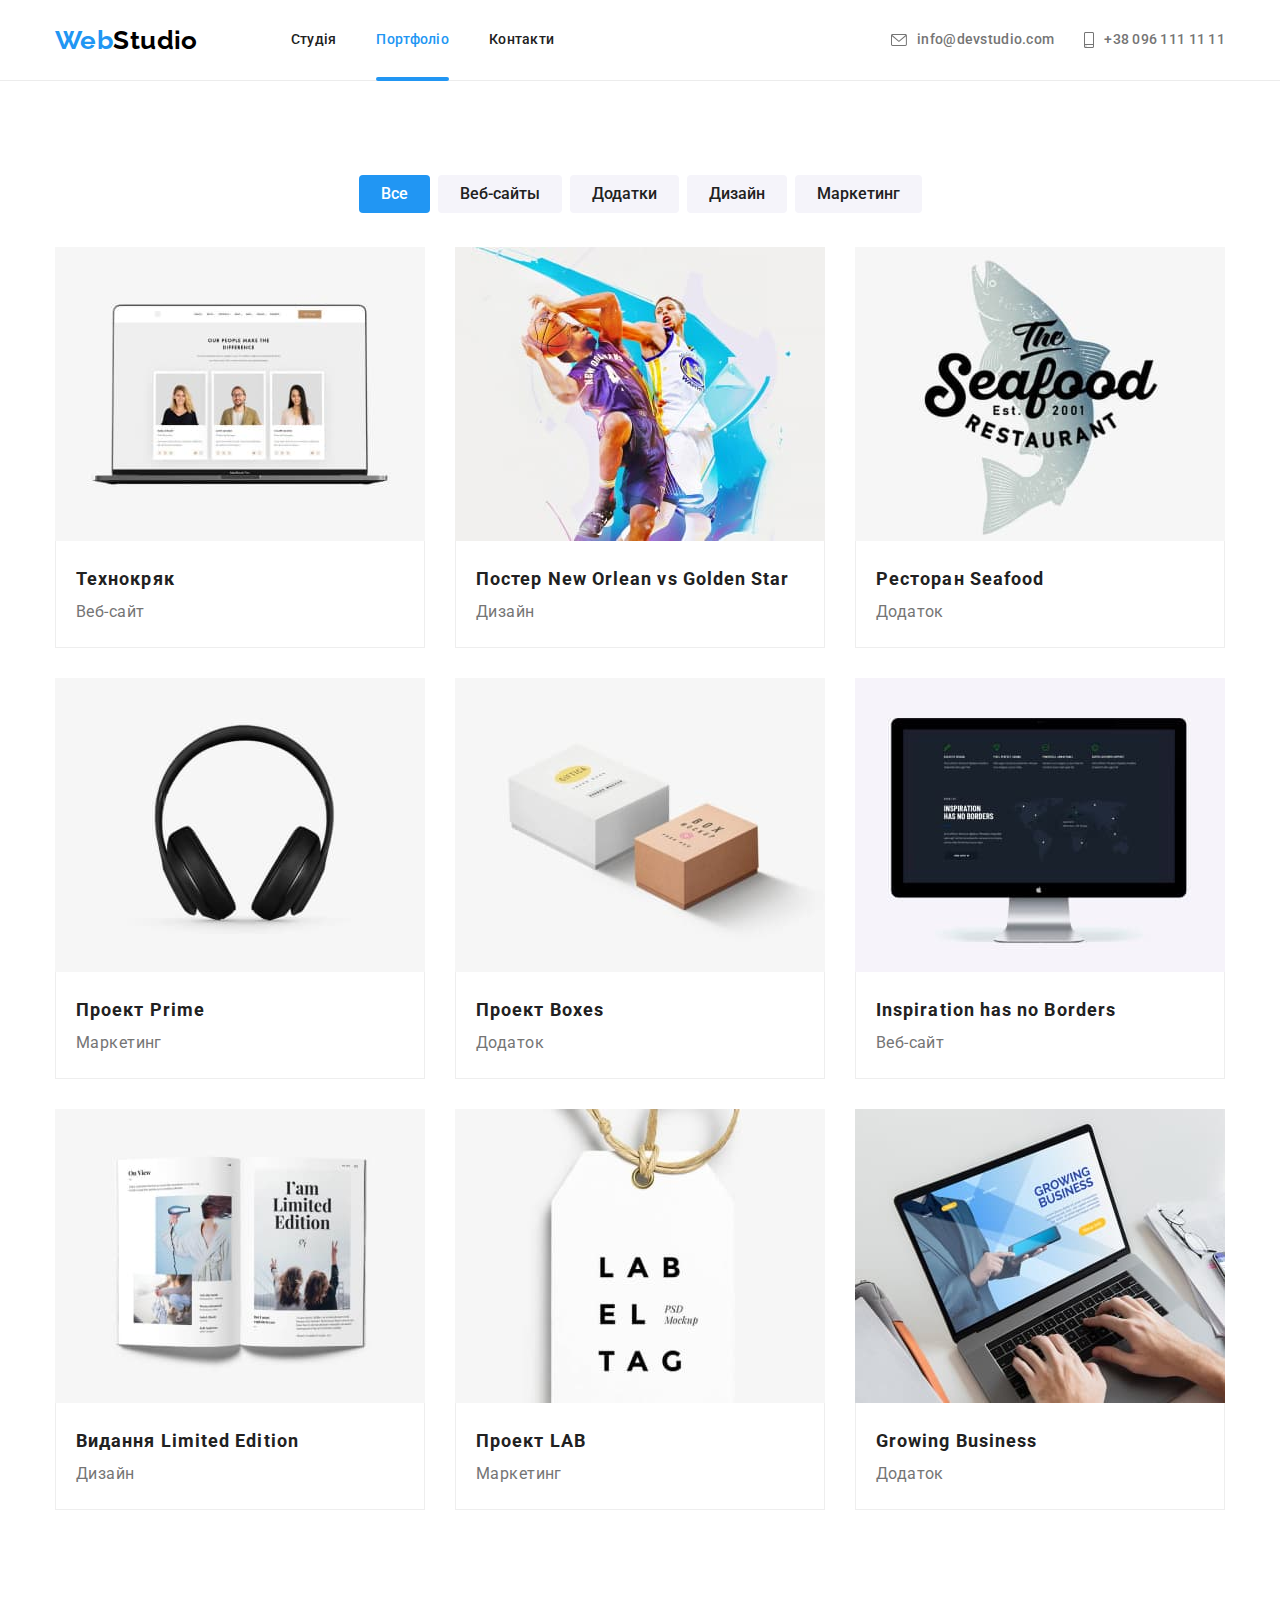
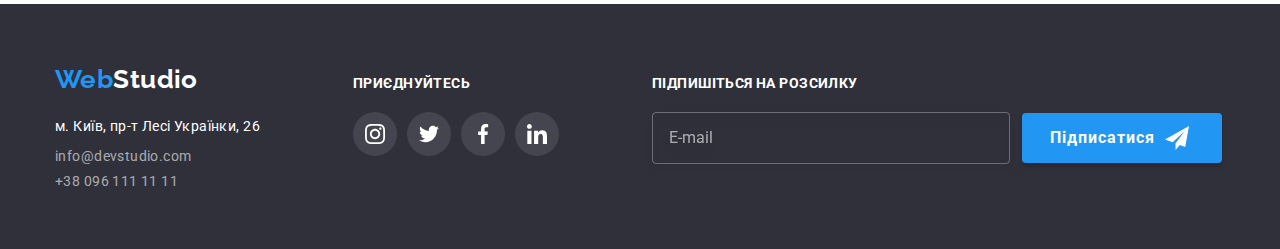
==== commit b5dfd0cb: "1" ====
--- a/portfolio.html
+++ b/portfolio.html
@@ -349,9 +349,7 @@
         <div class="footer-form-wrap">
           <strong class="footer-form-title">Підпишіться на розсилку</strong>
           <form class="footer-form" name="footer-form">
-            <label>
-              <input class="form-input" type="email" name="email" placeholder="E-mail" />
-            </label>
+            <input class="form-input" type="email" name="email" placeholder="E-mail" />
             <button class="footer-form-btn" type="submit">
               Підписатися
               <svg width="24" height="24">
--- a/css/styles.css
+++ b/css/styles.css
@@ -554,7 +554,7 @@
 .form-input {
   display: inline-block;
   width: 358px;
-  background: #2f303a;
+  background-color: transparent;
 
   padding-top: 15px;
   padding-bottom: 15px;
@@ -564,14 +564,13 @@
   filter: drop-shadow(0px 4px 4px rgba(0, 0, 0, 0.15));
   border-radius: 4px;
 
-  font-weight: 400;
   font-size: 16px;
   line-height: 1.25;
   color: rgba(255, 255, 255, 0.6);
+  outline: transparent;
 }
 
 .form-input::placeholder {
-  font-weight: 400;
   font-size: 16px;
   line-height: 1.25;
   color: rgba(255, 255, 255, 0.6);
@@ -631,10 +630,9 @@
   top: 50%;
   left: 50%;
   width: 528px;
-  min-height: 531px;
+  padding: 40px;
+
   border-radius: 4px;
-
-  padding: 40px;
 
   background-color: var(--main-light);
   box-shadow: 0px 1px 3px rgba(0, 0, 0, 0.12), 0px 1px 1px rgba(0, 0, 0, 0.14),
@@ -670,24 +668,38 @@
   color: var(--acent-color);
 }
 
-.modal-title {
-  display: block;
+.modal-form-title {
+  display: block;
+  margin-bottom: 12px;
+
   font-size: 20px;
+  text-align: center;
+}
+
+.modal-form-group {
   margin-bottom: 20px;
-  text-align: center;
+}
+
+.modal-form-wrap {
+  display: block;
+  margin-bottom: 10px;
+
+  position: relative;
+
+  font-size: 12px;
+  line-height: 1.17;
+}
+
+.modal-form-wrap:last-child {
+  margin: 0;
 }
 
 .modal-form-lable {
-  display: block;
-  margin-bottom: 10px;
-}
-
-.modal-form-title {
   display: inline-block;
   margin-bottom: 4px;
 
   font-size: 12px;
-  line-height: 14px;
+  line-height: 1.17;
   letter-spacing: 0.01em;
   color: var(--secondary-font-color);
 }
@@ -695,25 +707,88 @@
 .modal-form-input {
   display: block;
   width: 100%;
+  /* height: 40px; */
   padding-top: 12px;
   padding-bottom: 12px;
   padding-left: 42px;
+
+  border: 1px solid rgba(33, 33, 33, 0.2);
+  border-radius: 4px;
+  outline: transparent;
+
+  transition: border-color var(--animation);
+}
+
+.modal-form-input:hover,
+.modal-form-input:focus,
+.modal-form-textaria:hover,
+.modal-form-textaria:focus {
+  border-color: var(--acent-color);
+}
+
+.modal-form-icon {
+  position: absolute;
+  bottom: 12px;
+  left: 12px;
+
+  transition: fill var(--animation);
+}
+
+.modal-form-input:hover + .modal-form-icon,
+.modal-form-input:focus + .modal-form-icon {
+  fill: var(--acent-color);
 }
 
 .modal-form-textaria {
   display: block;
-  margin-bottom: 20px;
-}
-
-.form-textaria {
-  display: block;
   width: 100%;
+  height: 120px;
   resize: none;
-}
-
-.modal-form-checkbox {
-  display: block;
+  padding: 12px 16px;
+
+  border: 1px solid rgba(33, 33, 33, 0.2);
+  border-radius: 4px;
+  outline: transparent;
+
+  transition: border-color var(--animation);
+}
+
+.modal-form-textaria::placeholder {
+  font-size: 12px;
+  line-height: 1.17;
+  letter-spacing: 0.01em;
+
+  color: rgba(117, 117, 117, 0.5);
+}
+
+.modal-form-agreement {
+  display: flex;
+  align-items: center;
+  justify-content: center;
+  gap: 7px;
   margin-bottom: 30px;
+}
+
+.checkbox-icon {
+  transition: fill var(--animation);
+}
+.modal-form-checkbox:hover + .checkbox-icon,
+.modal-form-checkbox:focus + .checkbox-icon {
+  fill: var(--acent-color);
+}
+
+.modal-form-checkbox:checked + .checkbox-icon .checkbox-icon-uncheck {
+  opacity: 0;
+  transition: opacity var(--animation);
+}
+
+.checkbox-icon-check {
+  opacity: 0;
+  transition: opacity var(--animation);
+}
+
+.modal-form-checkbox:checked + .checkbox-icon .checkbox-icon-check {
+  opacity: 1;
 }
 
 .checkbox-text,
@@ -722,10 +797,12 @@
   font-size: 14px;
   line-height: 1.71;
   color: var(--secondary-font-color);
+  user-select: none;
 }
 
 .checkbox-link {
-  text-decoration-line: underline;
+  text-decoration: underline;
+  text-underline-position: under;
   color: var(--acent-color);
 }
 
@@ -733,6 +810,7 @@
   display: block;
   margin: 0 auto;
   padding: 10px 52px;
+  min-width: 200px;
 
   font-weight: 700;
   font-size: 16px;
